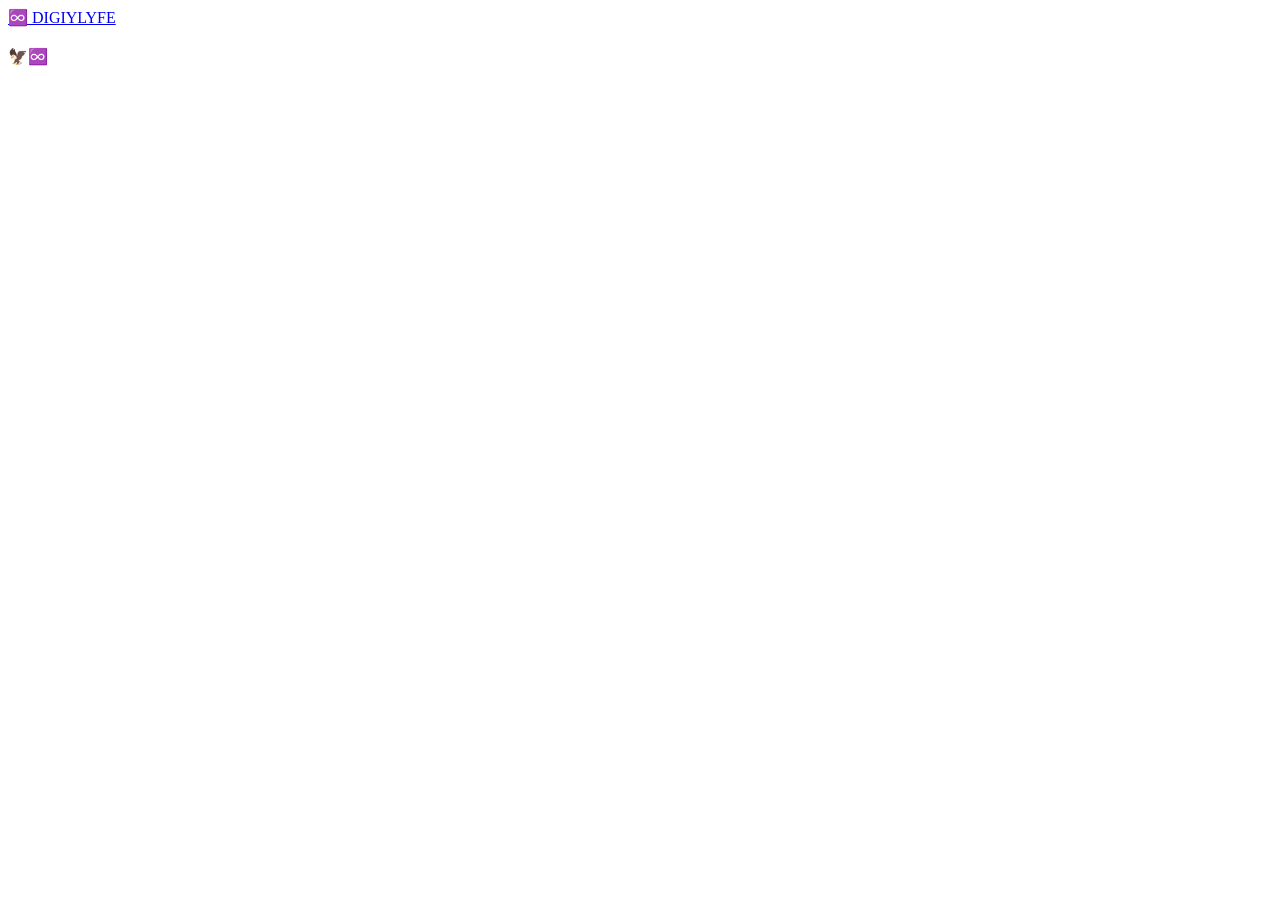
==== index.html @ 4300b7cb "Add files via upload" ====
<!DOCTYPE html>
<html lang="fr" dir="ltr">
<head>
<meta charset="UTF-8" />
<meta name="viewport" content="width=device-width, initial-scale=1, viewport-fit=cover" />

<!-- ==========================================================
     MASTER SITE DIGIYLYFE · V1  —  SHELL FIXE
     Ce fichier ne change JAMAIS d'un pro à l'autre.
     Tout le contenu vient de client.json. Pour dupliquer :
     copier le dossier, remplacer client.json + le dossier /photos.
     ========================================================== -->

<title>DIGIYLYFE · Présence terrain</title>
<meta name="description" content="Présence digitale directe — contact direct, paiement direct, 0 % de commission. Réalisé avec DIGIYLYFE." />
<meta name="theme-color" content="#0D0F0E" />

<!-- OG génériques DIGIYLYFE (aperçu de partage par défaut). L'app réinjecte
     des OG personnalisés pour le navigateur ; voir README pour la limite crawler. -->
<meta property="og:type" content="website" />
<meta property="og:title" content="DIGIYLYFE · Présence terrain" />
<meta property="og:description" content="Contact direct · Paiement direct · 0 % de commission." />
<meta property="og:image" content="photos/og-default.jpg" />

<link rel="manifest" href="manifest.json" />
<link rel="apple-touch-icon" href="photos/icon-180.png" />
<link rel="stylesheet" href="styles.css" />

<!-- Données client injectables en secours (file:// sans serveur).
     LAISSER VIDE dans le shell : en production, app.js lit client.json. -->
<script id="client-data" type="application/json"></script>
</head>

<body>
<!-- Barre haute : marque DIGIYLYFE + sélecteur de langue -->
<header class="topbar" data-reveal>
  <a class="brand" href="#top" aria-label="DIGIYLYFE">
    <span class="brand__mark" aria-hidden="true">♾️</span>
    <span class="brand__name">DIGIYLYFE</span>
  </a>
  <div class="lang" id="lang" role="group" aria-label="Choisir la langue"></div>
</header>

<main id="top">
  <!-- 1 · IDENTITÉ -->
  <section class="hero" id="identity" aria-label="Identité">
    <div class="hero__media" id="hero-media"></div>
    <div class="hero__scrim"></div>
    <div class="hero__inner">
      <p class="eyebrow" id="hero-eyebrow"></p>
      <h1 class="hero__name" id="hero-name"></h1>
      <p class="hero__tagline" id="hero-tagline"></p>
    </div>
  </section>

  <!-- 2 · CONTACT IMMÉDIAT -->
  <section class="quickcontact" id="quickcontact" aria-label="Contact immédiat"></section>

  <!-- 3 · PRÉSENTATION -->
  <section class="block about" id="about" hidden>
    <h2 class="block__title" data-ui="about"></h2>
    <div class="about__text" id="about-text"></div>
  </section>

  <!-- 4 · SERVICES / PRODUITS -->
  <section class="block services" id="services" hidden>
    <h2 class="block__title" data-ui="services"></h2>
    <div class="services__grid" id="services-grid"></div>
  </section>

  <!-- 5 · PHOTOS / VIDÉOS -->
  <section class="block gallery" id="gallery" hidden>
    <h2 class="block__title" data-ui="gallery"></h2>
    <div class="gallery__grid" id="gallery-grid"></div>
  </section>

  <!-- 6 · PREUVES -->
  <section class="block proofs" id="proofs" hidden>
    <h2 class="block__title" data-ui="proofs"></h2>
    <div class="proofs__grid" id="proofs-grid"></div>
  </section>

  <!-- 7 · CARTE DIGIYLYFE -->
  <section class="block card" id="card" hidden>
    <h2 class="block__title" data-ui="card"></h2>
    <div class="card__inner" id="card-inner"></div>
  </section>

  <!-- 8 · CONTACT FINAL -->
  <section class="block finalcontact" id="finalcontact" aria-label="Contact">
    <h2 class="block__title" data-ui="contact"></h2>
    <div class="finalcontact__inner" id="finalcontact-inner"></div>
  </section>

  <!-- 9 · SIGNATURE -->
  <footer class="signature" id="signature">
    <span class="signature__mark" aria-hidden="true">🦅♾️</span>
    <p class="signature__line" data-ui="made_with"></p>
    <p class="signature__doctrine" data-ui="doctrine"></p>
  </footer>
</main>

<!-- Barre de contact permanente (signature) -->
<nav class="dock" id="dock" aria-label="Contact direct" hidden></nav>

<!-- Lightbox galerie -->
<div class="lightbox" id="lightbox" hidden aria-modal="true" role="dialog">
  <button class="lightbox__close" id="lightbox-close" aria-label="Fermer">✕</button>
  <img class="lightbox__img" id="lightbox-img" alt="" />
</div>

<!-- État vide / erreur -->
<div class="fallback" id="fallback" hidden></div>

<script src="app.js" defer></script>
</body>
</html>
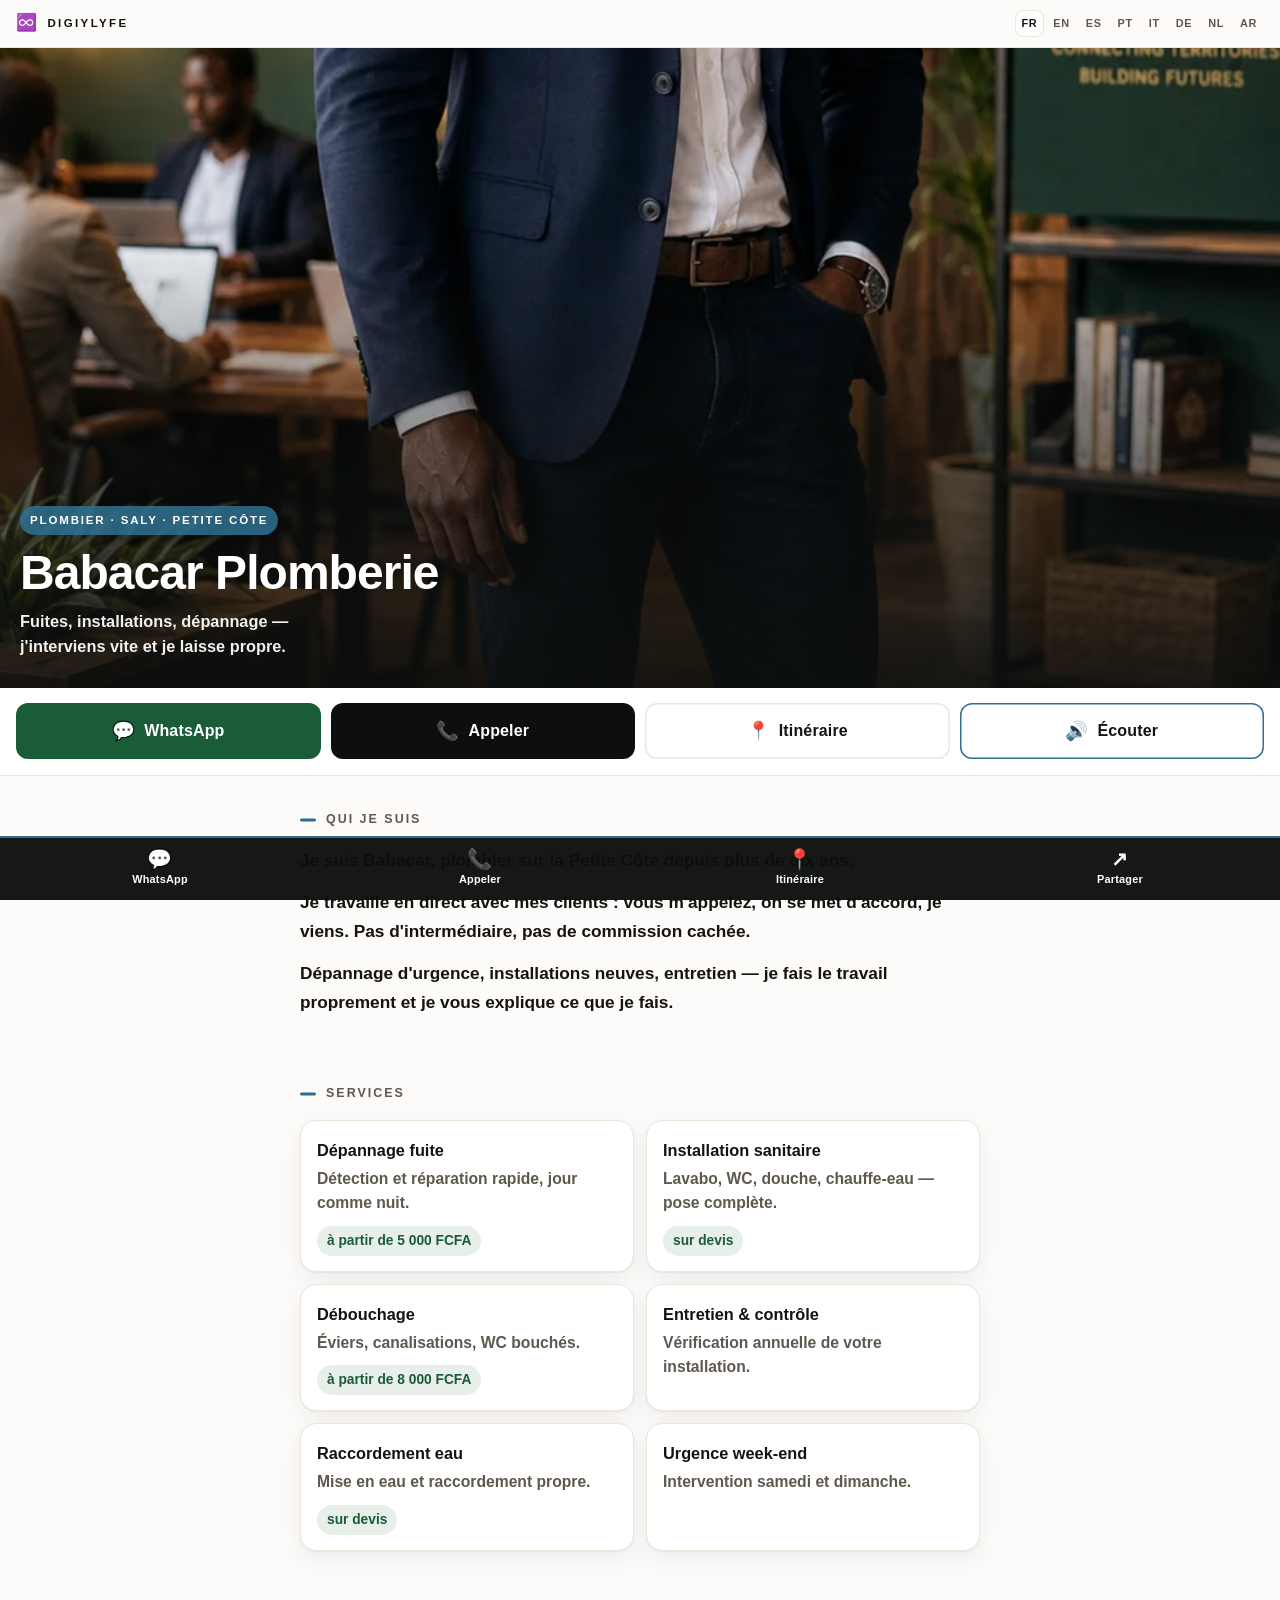
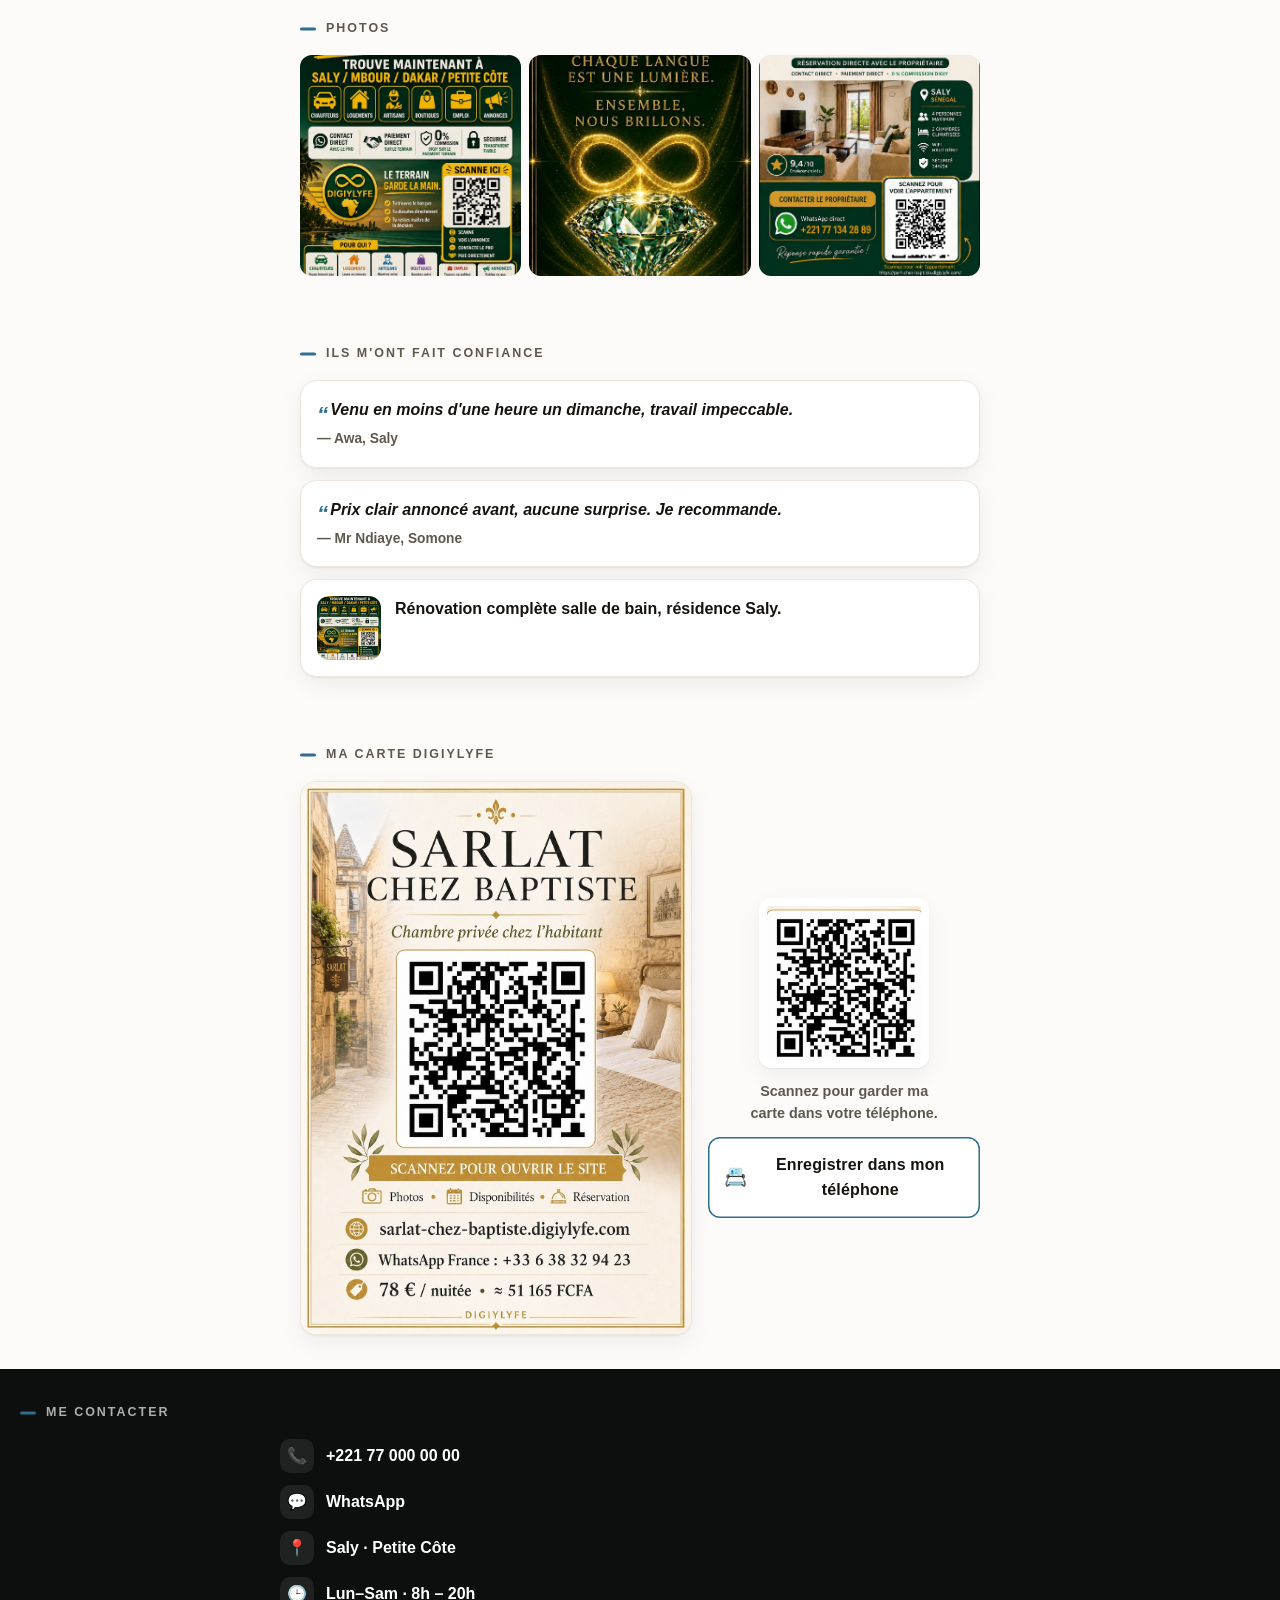
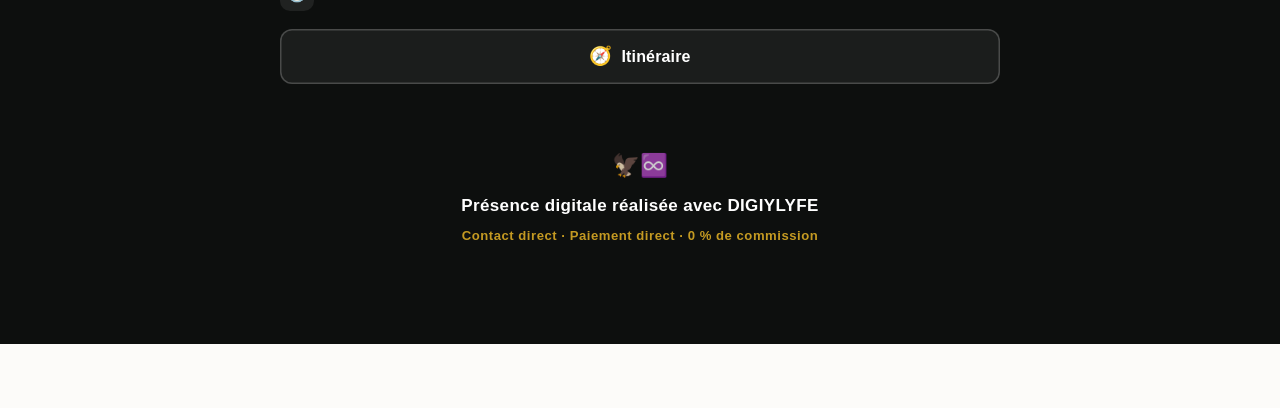
==== commit 7201f80a: "Load MASTER text reader" ====
--- a/index.html
+++ b/index.html
@@ -113,5 +113,6 @@
 <div class="fallback" id="fallback" hidden></div>
 
 <script src="app.js" defer></script>
+<script src="reader.js" defer></script>
 </body>
 </html>
--- a/styles.css
+++ b/styles.css
@@ -0,0 +1,224 @@
+/* =====================================================================
+   MASTER SITE DIGIYLYFE · V1 — feuille de style FIXE (ne change pas par pro)
+   Mobile-first. Léger, sans police externe, réseau faible OK.
+   ===================================================================== */
+
+:root{
+  /* ADN DIGIYLYFE */
+  --dg-dark:#0D0F0E;
+  --dg-gold:#C49A22;
+  --dg-green:#1A5C38;
+
+  /* Surface & encre */
+  --bg:#FCFBF9;
+  --surface:#ffffff;
+  --ink:#16130E;
+  --muted:#5f584e;
+  --line:#ece6db;
+
+  /* Accent sectoriel — écrasé par app.js selon le métier. Défaut = or. */
+  --accent:var(--dg-gold);
+
+  /* Action directe (vert WhatsApp maison) */
+  --wa:#1A5C38;
+  --wa-ink:#ffffff;
+
+  --radius:16px;
+  --radius-sm:12px;
+  --shadow:0 1px 2px rgba(20,17,10,.06), 0 8px 24px rgba(20,17,10,.06);
+  --dock-h:64px;
+
+  --font:-apple-system,BlinkMacSystemFont,"Segoe UI",Roboto,"Helvetica Neue",Arial,"Noto Sans",sans-serif;
+}
+
+*{box-sizing:border-box}
+/* Garde-fou : l'attribut hidden l'emporte toujours sur un display de classe */
+[hidden]{display:none !important}
+html{-webkit-text-size-adjust:100%}
+body{
+  margin:0;
+  font-family:var(--font);
+  font-size:17px;
+  font-weight:600;
+  color:var(--ink);
+  background:var(--bg);
+  line-height:1.6;
+  -webkit-font-smoothing:antialiased;
+  padding-bottom:calc(var(--dock-h) + env(safe-area-inset-bottom,0));
+}
+img{max-width:100%;display:block}
+a{color:inherit}
+h1,h2,p{margin:0}
+:focus-visible{outline:3px solid var(--accent);outline-offset:2px;border-radius:6px}
+
+/* ---------- Barre haute ---------- */
+.topbar{
+  position:sticky;top:0;z-index:40;
+  display:flex;align-items:center;justify-content:space-between;
+  padding:10px 16px;
+  background:color-mix(in srgb,var(--bg) 88%,transparent);
+  backdrop-filter:saturate(1.4) blur(8px);
+  border-bottom:1px solid var(--line);
+}
+.brand{display:flex;align-items:center;gap:8px;text-decoration:none;font-weight:800;letter-spacing:.14em}
+.brand__mark{color:var(--dg-gold);font-size:1.05rem}
+.brand__name{font-size:.72rem;color:var(--ink)}
+.lang{display:flex;gap:2px;flex-wrap:wrap;justify-content:flex-end}
+.lang button{
+  appearance:none;border:0;background:transparent;
+  font:inherit;font-size:.68rem;font-weight:700;letter-spacing:.06em;
+  color:var(--muted);padding:5px 7px;border-radius:8px;cursor:pointer;text-transform:uppercase;
+}
+.lang button[aria-current="true"]{color:var(--ink);background:var(--surface);box-shadow:inset 0 0 0 1px var(--line)}
+
+/* ---------- 1 · HERO / IDENTITÉ ---------- */
+.hero{position:relative;min-height:min(84vh,640px);display:flex;align-items:flex-end;overflow:hidden;background:var(--dg-dark)}
+.hero__media,.hero__media img,.hero__media video{position:absolute;inset:0;width:100%;height:100%;object-fit:cover}
+.hero__scrim{position:absolute;inset:0;background:
+  linear-gradient(180deg,rgba(13,15,14,0) 30%,rgba(13,15,14,.55) 68%,rgba(13,15,14,.9) 100%)}
+.hero__inner{position:relative;z-index:2;padding:28px 20px 30px;color:#fff;width:100%}
+.eyebrow{
+  display:inline-block;font-size:.72rem;font-weight:800;letter-spacing:.16em;text-transform:uppercase;
+  color:#fff;padding:5px 10px;border-radius:999px;
+  background:color-mix(in srgb,var(--accent) 88%,black 0%);
+  box-shadow:0 2px 10px rgba(0,0,0,.25);margin-bottom:14px
+}
+.hero__name{font-size:clamp(2rem,8.5vw,3rem);line-height:1.02;font-weight:800;letter-spacing:-.02em;text-wrap:balance}
+.hero__tagline{margin-top:12px;font-size:1.02rem;font-weight:700;line-height:1.5;max-width:36ch;color:rgba(255,255,255,.94)}
+
+/* ---------- 2 · CONTACT IMMÉDIAT ---------- */
+.quickcontact{
+  display:grid;grid-template-columns:1fr;gap:10px;
+  padding:16px;margin-top:-1px;background:var(--surface);
+  border-bottom:1px solid var(--line)
+}
+@media(min-width:420px){.quickcontact{grid-template-columns:repeat(auto-fit,minmax(150px,1fr))}}
+.cbtn{
+  display:flex;align-items:center;justify-content:center;gap:9px;
+  padding:15px 16px;border-radius:var(--radius-sm);text-decoration:none;
+  font-weight:800;font-size:1rem;letter-spacing:.01em;min-height:54px;
+  transition:transform .06s ease, filter .15s ease
+}
+.cbtn:active{transform:translateY(1px)}
+.cbtn__ico{font-size:1.15rem;line-height:1}
+.cbtn--wa{background:var(--wa);color:var(--wa-ink)}
+.cbtn--call{background:var(--dg-dark);color:#fff}
+.cbtn--map{background:var(--surface);color:var(--ink);box-shadow:inset 0 0 0 1.5px var(--line)}
+.cbtn--vcf{background:var(--surface);color:var(--ink);box-shadow:inset 0 0 0 1.5px var(--accent)}
+.cbtn--share{background:transparent;color:var(--muted);box-shadow:inset 0 0 0 1.5px var(--line)}
+
+/* ---------- Blocs génériques ---------- */
+.block{padding:34px 20px;max-width:720px;margin:0 auto}
+.block__title{
+  font-size:.78rem;font-weight:800;letter-spacing:.16em;text-transform:uppercase;
+  color:var(--muted);margin-bottom:16px;position:relative;padding-left:26px
+}
+.block__title::before{
+  content:"";position:absolute;left:0;top:50%;transform:translateY(-50%);
+  width:16px;height:3px;border-radius:3px;background:var(--accent)
+}
+
+/* 3 · Présentation */
+.about__text{font-size:1.08rem;font-weight:700;line-height:1.65;color:var(--ink)}
+.about__text p{margin-bottom:.8em}
+.about__text p:last-child{margin-bottom:0}
+
+/* 4 · Services */
+.services__grid{display:grid;gap:12px}
+@media(min-width:520px){.services__grid{grid-template-columns:1fr 1fr}}
+.svc{
+  background:var(--surface);border:1px solid var(--line);border-radius:var(--radius);
+  padding:16px 16px 15px;box-shadow:var(--shadow)
+}
+.svc__title{font-weight:800;font-size:1.02rem;margin-bottom:4px}
+.svc__desc{color:var(--muted);font-size:.98rem;font-weight:700;line-height:1.55}
+.svc__price{
+  display:inline-block;margin-top:10px;font-weight:800;font-size:.86rem;
+  color:var(--dg-green);background:color-mix(in srgb,var(--dg-green) 10%,white);
+  padding:4px 10px;border-radius:999px
+}
+
+/* 5 · Galerie */
+.gallery__grid{display:grid;grid-template-columns:1fr 1fr;gap:8px}
+@media(min-width:560px){.gallery__grid{grid-template-columns:repeat(3,1fr)}}
+.gallery__item{
+  position:relative;aspect-ratio:1/1;border-radius:var(--radius-sm);overflow:hidden;
+  border:0;padding:0;cursor:zoom-in;background:var(--line)
+}
+.gallery__item img{width:100%;height:100%;object-fit:cover;transition:transform .3s ease}
+.gallery__item:active img{transform:scale(1.03)}
+
+/* 6 · Preuves */
+.proofs__grid{display:grid;gap:12px}
+.proof{
+  background:var(--surface);border:1px solid var(--line);border-radius:var(--radius);
+  padding:16px;box-shadow:var(--shadow);display:flex;gap:14px;align-items:flex-start
+}
+.proof__img{width:64px;height:64px;border-radius:12px;object-fit:cover;flex:0 0 auto}
+.proof__text{font-size:1rem;font-weight:700;line-height:1.6}
+.proof__author{display:block;margin-top:6px;font-weight:800;font-size:.86rem;color:var(--muted)}
+.proof--quote .proof__text{font-style:italic}
+.proof--quote .proof__text::before{content:"“";color:var(--accent);font-weight:800;font-size:1.4em;line-height:0;vertical-align:-.3em;margin-right:2px}
+
+/* 7 · Carte DIGIYLYFE */
+.card__inner{display:grid;gap:16px;align-items:center}
+@media(min-width:520px){.card__inner{grid-template-columns:1.3fr .9fr}}
+.card__visual{border-radius:var(--radius);overflow:hidden;box-shadow:var(--shadow);border:1px solid var(--line);background:var(--surface)}
+.card__qr{display:flex;flex-direction:column;align-items:center;gap:12px;text-align:center}
+.card__qr img{width:170px;height:170px;border-radius:12px;background:#fff;padding:8px;box-shadow:var(--shadow)}
+.card__hint{font-size:.9rem;font-weight:700;line-height:1.55;color:var(--muted);max-width:24ch}
+
+/* 8 · Contact final */
+.finalcontact{background:var(--dg-dark);color:#fff;max-width:none;margin:0}
+.finalcontact .block__title{color:rgba(255,255,255,.66)}
+.finalcontact__inner{max-width:720px;margin:0 auto;display:grid;gap:12px}
+.finalrow{display:flex;align-items:center;gap:12px;font-size:1rem;font-weight:700}
+.finalrow__ico{width:34px;height:34px;flex:0 0 auto;display:grid;place-items:center;border-radius:10px;background:rgba(255,255,255,.08);color:var(--dg-gold)}
+.finalrow a{color:#fff;text-decoration:none;font-weight:700}
+.finalcontact .cbtn{margin-top:6px}
+.finalcontact .cbtn--map{background:rgba(255,255,255,.06);color:#fff;box-shadow:inset 0 0 0 1.5px rgba(255,255,255,.2)}
+
+/* 9 · Signature */
+.signature{text-align:center;padding:30px 20px calc(34px + var(--dock-h));background:var(--dg-dark);color:rgba(255,255,255,.8)}
+.signature__mark{font-size:1.4rem}
+.signature__line{margin-top:8px;font-weight:800;color:#fff;letter-spacing:.02em}
+.signature__doctrine{margin-top:6px;font-size:.82rem;font-weight:700;color:var(--dg-gold);letter-spacing:.04em}
+
+/* ---------- Dock permanent (signature UX) ---------- */
+.dock{
+  position:fixed;left:0;right:0;bottom:0;z-index:50;height:var(--dock-h);
+  display:grid;grid-auto-flow:column;grid-auto-columns:1fr;gap:0;
+  background:color-mix(in srgb,var(--dg-dark) 96%,transparent);
+  border-top:2px solid var(--accent);
+  padding-bottom:env(safe-area-inset-bottom,0)
+}
+.dock a{
+  display:flex;flex-direction:column;align-items:center;justify-content:center;gap:2px;
+  text-decoration:none;color:#fff;font-size:.68rem;font-weight:700;letter-spacing:.02em
+}
+.dock a .dock__ico{font-size:1.25rem;line-height:1}
+.dock a--wa{color:#fff}
+.dock a:active{background:rgba(255,255,255,.06)}
+
+/* ---------- Lightbox ---------- */
+.lightbox{position:fixed;inset:0;z-index:80;background:rgba(6,7,6,.94);display:grid;place-items:center;padding:20px}
+.lightbox__img{max-width:100%;max-height:86vh;border-radius:10px}
+.lightbox__close{position:absolute;top:14px;right:14px;width:44px;height:44px;border:0;border-radius:50%;background:rgba(255,255,255,.12);color:#fff;font-size:1.1rem;cursor:pointer}
+
+/* ---------- État vide ---------- */
+.fallback{padding:64px 24px;text-align:center;color:var(--muted);font-weight:700;max-width:420px;margin:0 auto}
+.fallback h2{color:var(--ink);margin-bottom:8px}
+
+/* ---------- Reveal léger ---------- */
+[data-reveal]{opacity:0;transform:translateY(8px)}
+[data-reveal].is-in{opacity:1;transform:none;transition:opacity .5s ease,transform .5s ease}
+
+/* ---------- RTL (arabe) ---------- */
+[dir="rtl"] .block__title{padding-left:0;padding-right:26px}
+[dir="rtl"] .block__title::before{left:auto;right:0}
+[dir="rtl"] .eyebrow{letter-spacing:0}
+
+@media(prefers-reduced-motion:reduce){
+  *{animation:none!important;transition:none!important}
+  [data-reveal]{opacity:1;transform:none}
+}
